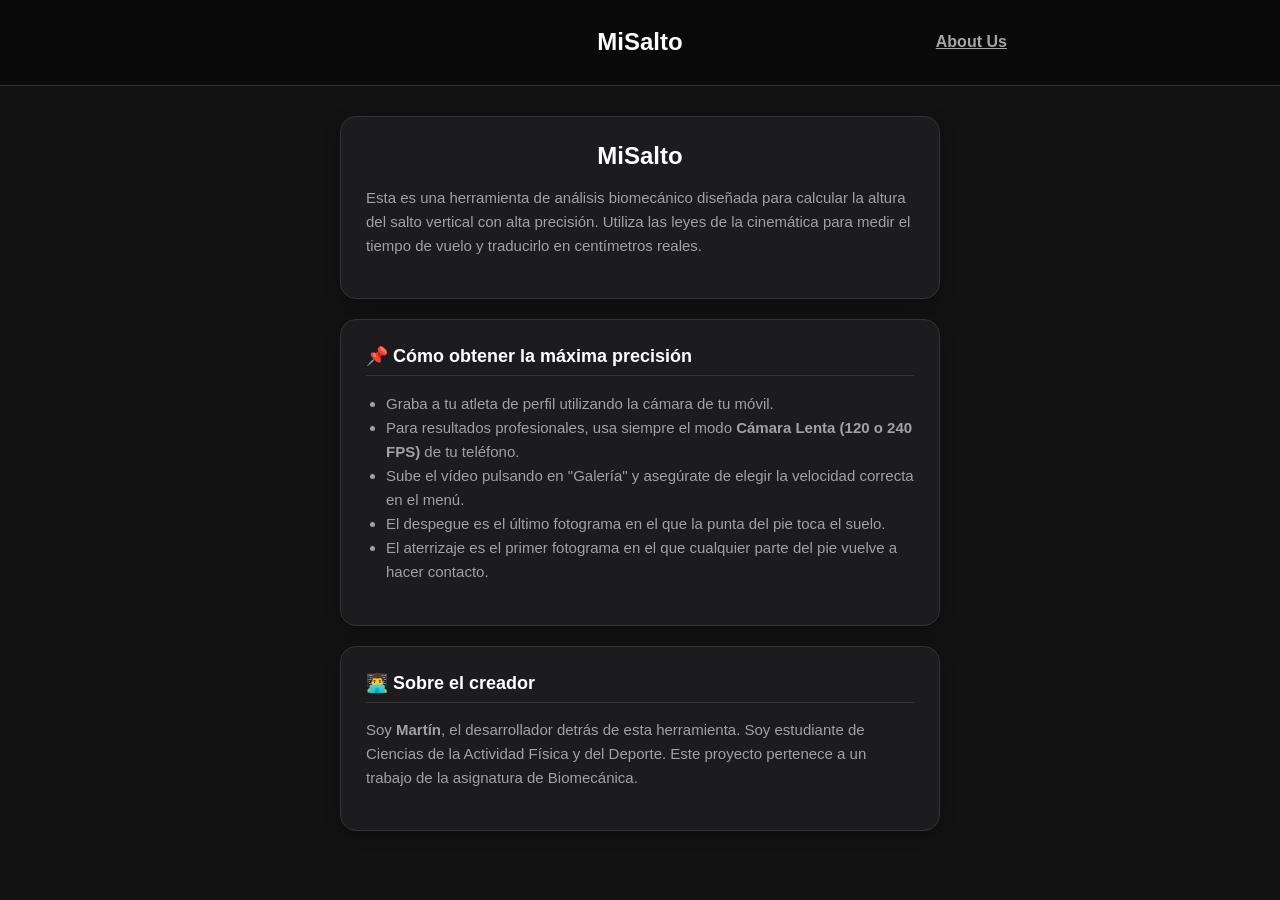
==== aboutus.html @ d9ee3dae "Add files via upload" ====
<!DOCTYPE html>
<html lang="en">
<head>
    <meta charset="UTF-8">
    <meta name="viewport" content="width=device-width, initial-scale=1.0">
    <link rel="stylesheet" href="styles.css">
    <title>About Us</title>

    <style>
    .btn-volver {
      color: #007aff;
      text-decoration: none;
      font-size: 16px;
      font-weight: normal;
    }

    .container {
      padding: 30px 20px;
      max-width: 600px;
      margin: 0 auto;
    }

    .panel-info {
      background: #1c1c1e;
      padding: 25px;
      border-radius: 16px;
      border: 1px solid #333;
      box-shadow: 0 4px 15px rgba(0,0,0,0.3);
      margin-bottom: 20px;
    }

    div h1 { margin-top: 0; color: #fff; text-align: center; font-size: 24px; }
    div h2 { color: #fff; font-size: 18px; margin-top: 0; border-bottom: 1px solid #333; padding-bottom: 8px;}
    
    div p, li { color: #a1a1a6; font-size: 15px; line-height: 1.6; }
    div ul { padding-left: 20px; }

    .autor-box {
      margin-top: 10px; 
      padding: 20px; 
      background: #121212; 
      border-radius: 10px; 
      border: 1px solid #333;
      text-align: center;
    }

    .link-contacto {
      display: inline-block;
      margin-top: 15px;
      padding: 10px 20px;
      background: #333;
      color: white;
      text-decoration: none;
      border-radius: 8px;
      font-size: 14px;
      transition: 0.2s;
    }
    .link-contacto:hover { background: #007aff; }
  </style>
</head>
<body>
  <header>
    <div></div>
    <h1>
      <a href="index.html">MiSalto</a>
    </h1>
    <h2>
      <a href="aboutus.html">About Us</a>
    </h2>
  </header>


  <div class="container">
    
    <div class="panel-info">
      <h1>MiSalto</h1>
      <p>
        Esta es una herramienta de análisis biomecánico diseñada para calcular la altura del salto vertical con alta precisión. Utiliza las leyes de la cinemática para medir el tiempo de vuelo y traducirlo en centímetros reales.
      </p>
    </div>

    <div class="panel-info">
      <h2>📌 Cómo obtener la máxima precisión</h2>
      <ul>
        <li>Graba a tu atleta de perfil utilizando la cámara de tu móvil.</li>
        <li>Para resultados profesionales, usa siempre el modo <b>Cámara Lenta (120 o 240 FPS)</b> de tu teléfono.</li>
        <li>Sube el vídeo pulsando en "Galería" y asegúrate de elegir la velocidad correcta en el menú.</li>
        <li>El despegue es el último fotograma en el que la punta del pie toca el suelo.</li>
        <li>El aterrizaje es el primer fotograma en el que cualquier parte del pie vuelve a hacer contacto.</li>
      </ul>
    </div>

    <div class="panel-info">
      <h2>👨‍💻 Sobre el creador</h2>
      <p>
        Soy <b>Martín</b>, el desarrollador detrás de esta herramienta. Soy estudiante de Ciencias de la Actividad Física y del Deporte. Este proyecto pertenece a un trabajo de la asignatura de Biomecánica.
      </p>
     
  </div>
</body>
</html>
---- styles.css ----
body { font-family: -apple-system, sans-serif; margin: 0; background: #121212; color: white; display: flex; flex-direction: column; height: 100vh;}
    header { background: #0a0a0a; padding: 20px; text-align: center; font-size: 22px; font-weight: 800; border-bottom: 1px solid #333; display: grid; grid-template-columns: 1fr auto 1fr; align-items: center;}
    header h1 {font-size: 1.5rem; margin: 0;}
    header h2, header h2 a {font-size: 1rem; font-style: normal; text-decoration: none; color: white;}
    header h2 a {text-decoration: underline; color: rgb(165, 165, 165); transition-duration: 0.5s;}
    header h2 a:hover {color: white;}
    header h1 a {text-decoration: none; color: white; transition-duration: 0.5s;}
    header h1 a:hover {font-size: 1.7rem;}
    .centropagina {display: flex; flex-direction: column; height: 100vh;}
    .video-container, .controls, .controls1, .result {margin: 10px 0;}
    .video-container { width: 100%; max-height: 70vh; min-height: 40vh; display: flex; justify-content: center; align-items: center; position: relative; order: 2;}
    video { max-width: 100%; max-height: 100%;}
    .controls {order: 1; margin-bottom: 0;}
    .controls, .controls1 { padding: 3px 20px; display: flex; flex-direction: column; gap: 12px; flex-grow: 1;}
    .derecha {order: 3;}
    .controls1 {margin-top: 0;}
    .row { display: flex; justify-content: space-between; gap: 10px; }
    .controls1 button, .btn-label { flex: 1; padding: 10px 0; border: none; border-radius: 12px; font-size: 15px; font-weight: bold; color: white; cursor: pointer; text-align: center; box-sizing: border-box; display: block; transition: 0.2s;}
    .controls1 button:active, .btn-label:active { transform: scale(0.95); opacity: 0.8; }
    
    .btn-blue { background: #007aff; }
    .btn-orange { background: #ff9500; }
    .btn-purple { background: #af52de; }
    .scrub-btn { background: #333; font-size: 20px; padding: 10px; }

    .fps-container { display: flex; justify-content: space-between; align-items: center; background: #1c1c1e; padding: 10px 15px; border-radius: 12px; }
    select { background: #333; color: white; border: none; padding: 8px 12px; border-radius: 8px; font-size: 14px; font-weight: bold; outline: none; }
    
    .result { text-align: center; padding: 20px; background: #1c1c1e; border-top-left-radius: 25px; border-top-right-radius: 25px; box-shadow: 0 -5px 20px rgba(0,0,0,0.5); margin-bottom: 0;}
    .height-text { font-size: 50px; color: #32d74b; font-weight: 900; margin: 0;}
    input[type="file"] { display: none; }
    .result button {cursor: pointer;}
    .btn-reset {background: #aaa; border-radius: 5px;color: #000; padding: 5px; transition-duration: 0.3s;}
    .btn-reset:hover {background: #333; color: white;}

    @media (min-width: 1000px) {
      body {min-height: 100vh;}
      .centropagina {all: unset; display: flex; gap: 10px; flex-direction: row; height: 90vh; justify-content: space-between; align-items: center;}
      header {flex-direction: column;}
      .controls {order: 1; justify-content: center; width: 32vw;}
      .video-container {order: 2; height: 80vh; max-width: 32vw;}
      .derecha {display: flex; flex-direction: column; order: 3; justify-content: center; width: 32vw; padding: 3px 20px;}
      .controls1 {all: unset; display: flex; flex-direction: column; justify-content: center; gap: 10px; margin-bottom: 20px;}
      .result {all: unset; display: flex;flex-direction: column; justify-content: center; align-items: center;}
      .height-text {font-size: 70px;}
    }
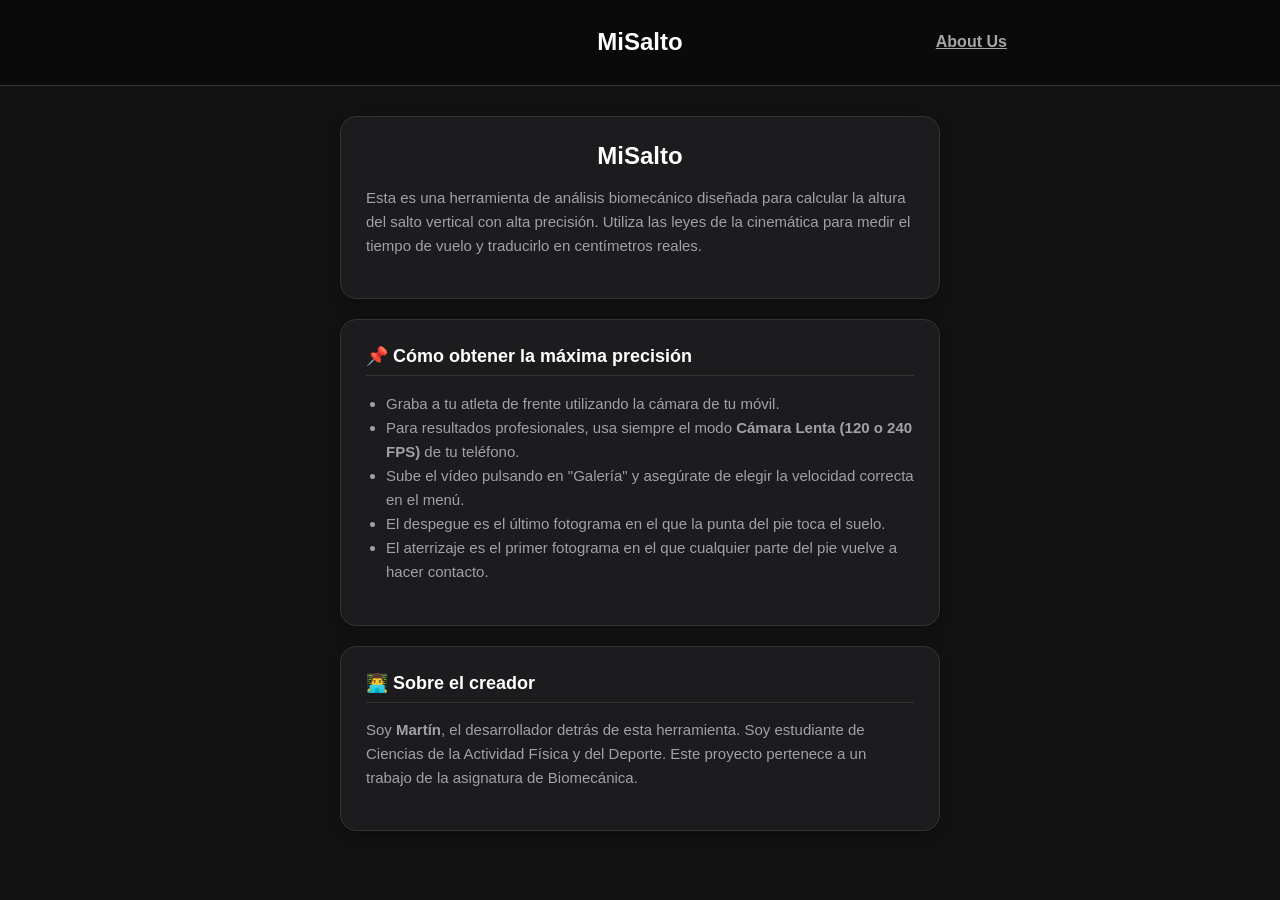
==== commit f8f0c94c: "Update aboutus.html" ====
--- a/aboutus.html
+++ b/aboutus.html
@@ -82,7 +82,7 @@
     <div class="panel-info">
       <h2>📌 Cómo obtener la máxima precisión</h2>
       <ul>
-        <li>Graba a tu atleta de perfil utilizando la cámara de tu móvil.</li>
+        <li>Graba a tu atleta de frente utilizando la cámara de tu móvil.</li>
         <li>Para resultados profesionales, usa siempre el modo <b>Cámara Lenta (120 o 240 FPS)</b> de tu teléfono.</li>
         <li>Sube el vídeo pulsando en "Galería" y asegúrate de elegir la velocidad correcta en el menú.</li>
         <li>El despegue es el último fotograma en el que la punta del pie toca el suelo.</li>
@@ -98,4 +98,4 @@
      
   </div>
 </body>
-</html>+</html>
--- a/styles.css
+++ b/styles.css
@@ -1,11 +1,11 @@
-    body { font-family: -apple-system, sans-serif; margin: 0; background: #121212; color: white; display: flex; flex-direction: column; height: 100vh;}
-    header { background: #0a0a0a; padding: 20px; text-align: center; font-size: 22px; font-weight: 800; border-bottom: 1px solid #333; display: grid; grid-template-columns: 1fr auto 1fr; align-items: center;}
-    header h1 {font-size: 1.5rem; margin: 0;}
-    header h2, header h2 a {font-size: 1rem; font-style: normal; text-decoration: none; color: white;}
-    header h2 a {text-decoration: underline; color: rgb(165, 165, 165); transition-duration: 0.5s;}
-    header h2 a:hover {color: white;}
-    header h1 a {text-decoration: none; color: white; transition-duration: 0.5s;}
-    header h1 a:hover {font-size: 1.7rem;}
+body { font-family: -apple-system, sans-serif; margin: 0; background: #121212; color: white; display: flex; flex-direction: column; height: 100vh;}
+header { background: #0a0a0a; padding: 20px; text-align: center; font-size: 22px; font-weight: 800; border-bottom: 1px solid #333; display: grid; grid-template-columns: 1fr auto 1fr; align-items: center;}
+header h1 {font-size: 1.5rem; margin: 0;}
+header h2, header h2 a {font-size: 1rem; font-style: normal; text-decoration: none; color: white;}
+header h2 a {text-decoration: underline; color: rgb(165, 165, 165); transition-duration: 0.5s;}
+header h2 a:hover {color: white;}
+header h1 a {text-decoration: none; color: white; transition-duration: 0.5s;}
+header h1 a:hover {font-size: 1.7rem;}
     .centropagina {display: flex; flex-direction: column; height: 100vh;}
     .video-container, .controls, .controls1, .result {margin: 10px 0;}
     .video-container { width: 100%; max-height: 70vh; min-height: 40vh; display: flex; justify-content: center; align-items: center; position: relative; order: 2;}
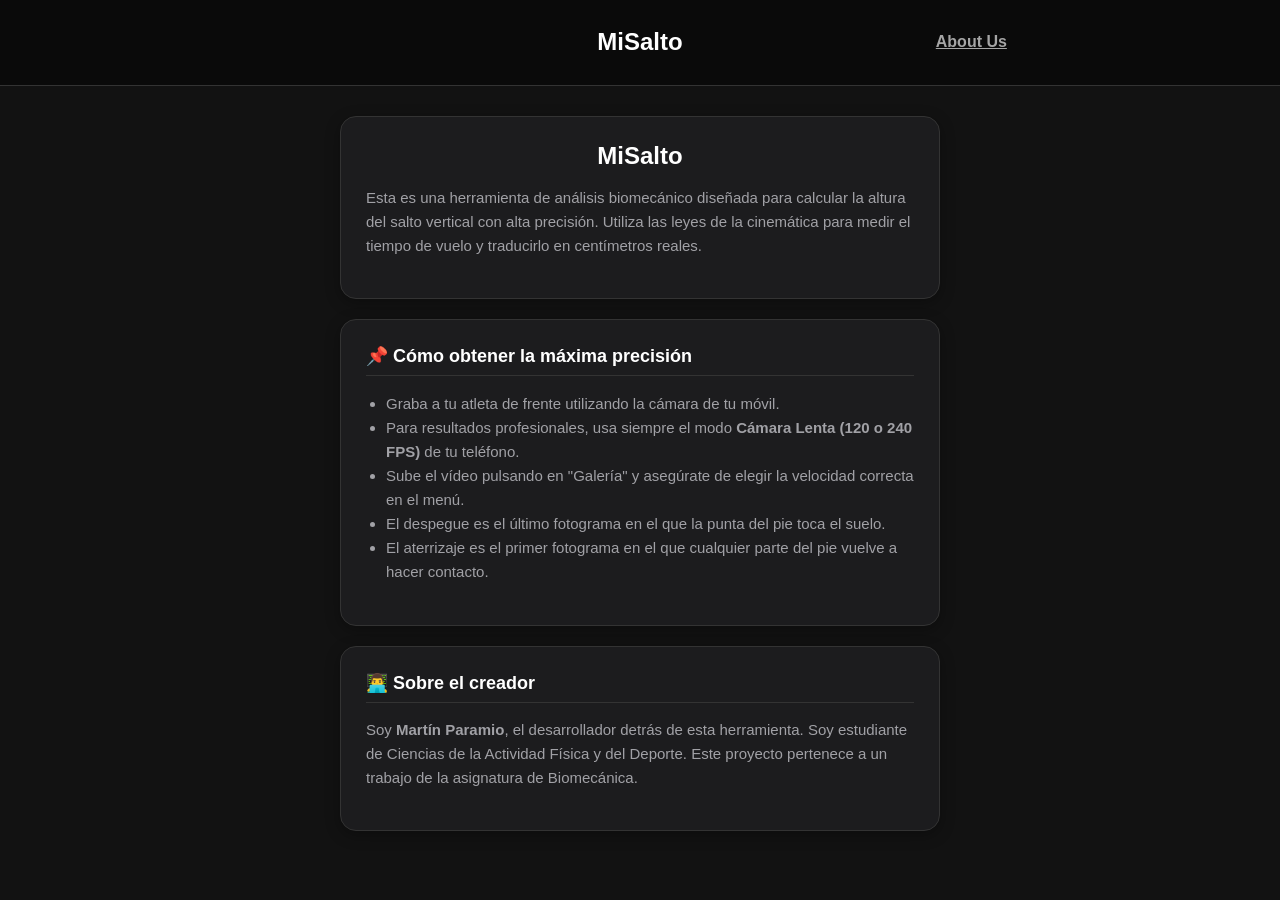
==== commit 96e0d4f9: "Update aboutus.html" ====
--- a/aboutus.html
+++ b/aboutus.html
@@ -93,7 +93,7 @@
     <div class="panel-info">
       <h2>👨‍💻 Sobre el creador</h2>
       <p>
-        Soy <b>Martín</b>, el desarrollador detrás de esta herramienta. Soy estudiante de Ciencias de la Actividad Física y del Deporte. Este proyecto pertenece a un trabajo de la asignatura de Biomecánica.
+        Soy <b>Martín Paramio</b>, el desarrollador detrás de esta herramienta. Soy estudiante de Ciencias de la Actividad Física y del Deporte. Este proyecto pertenece a un trabajo de la asignatura de Biomecánica.
       </p>
      
   </div>
